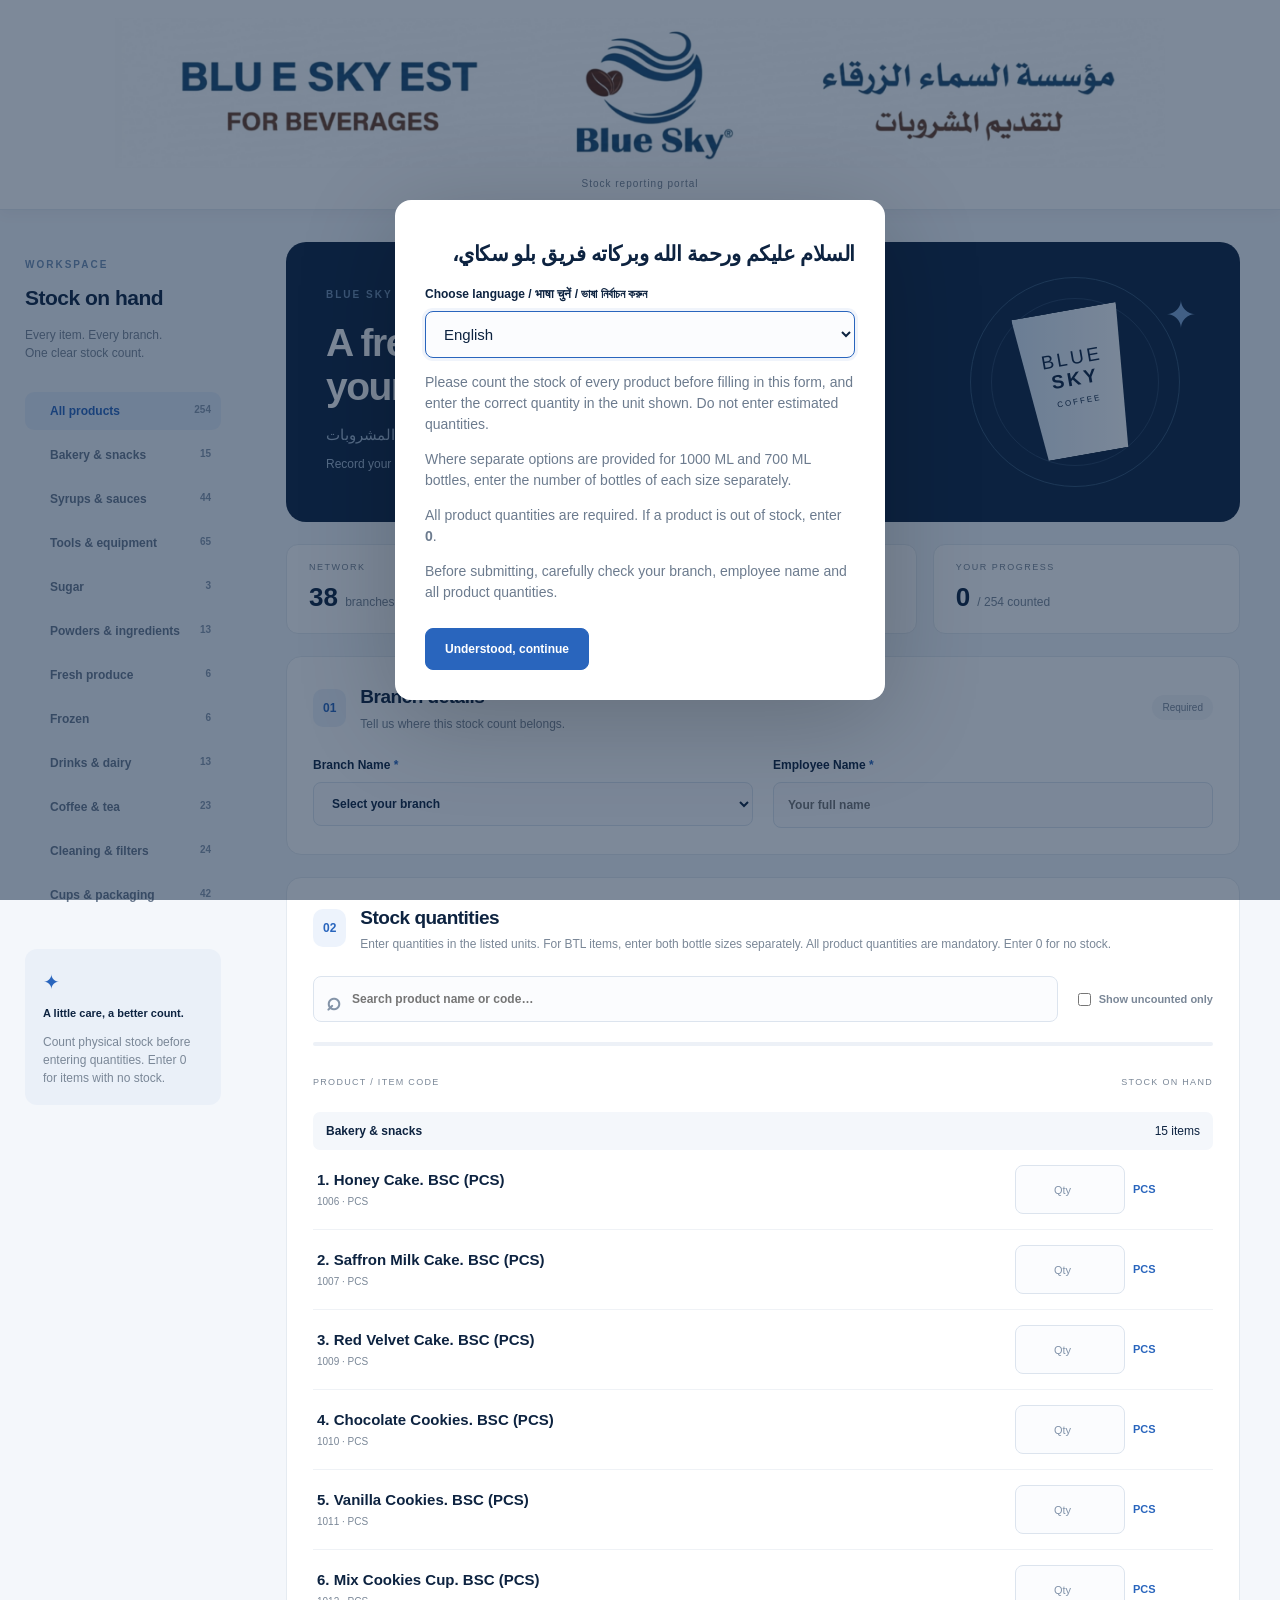
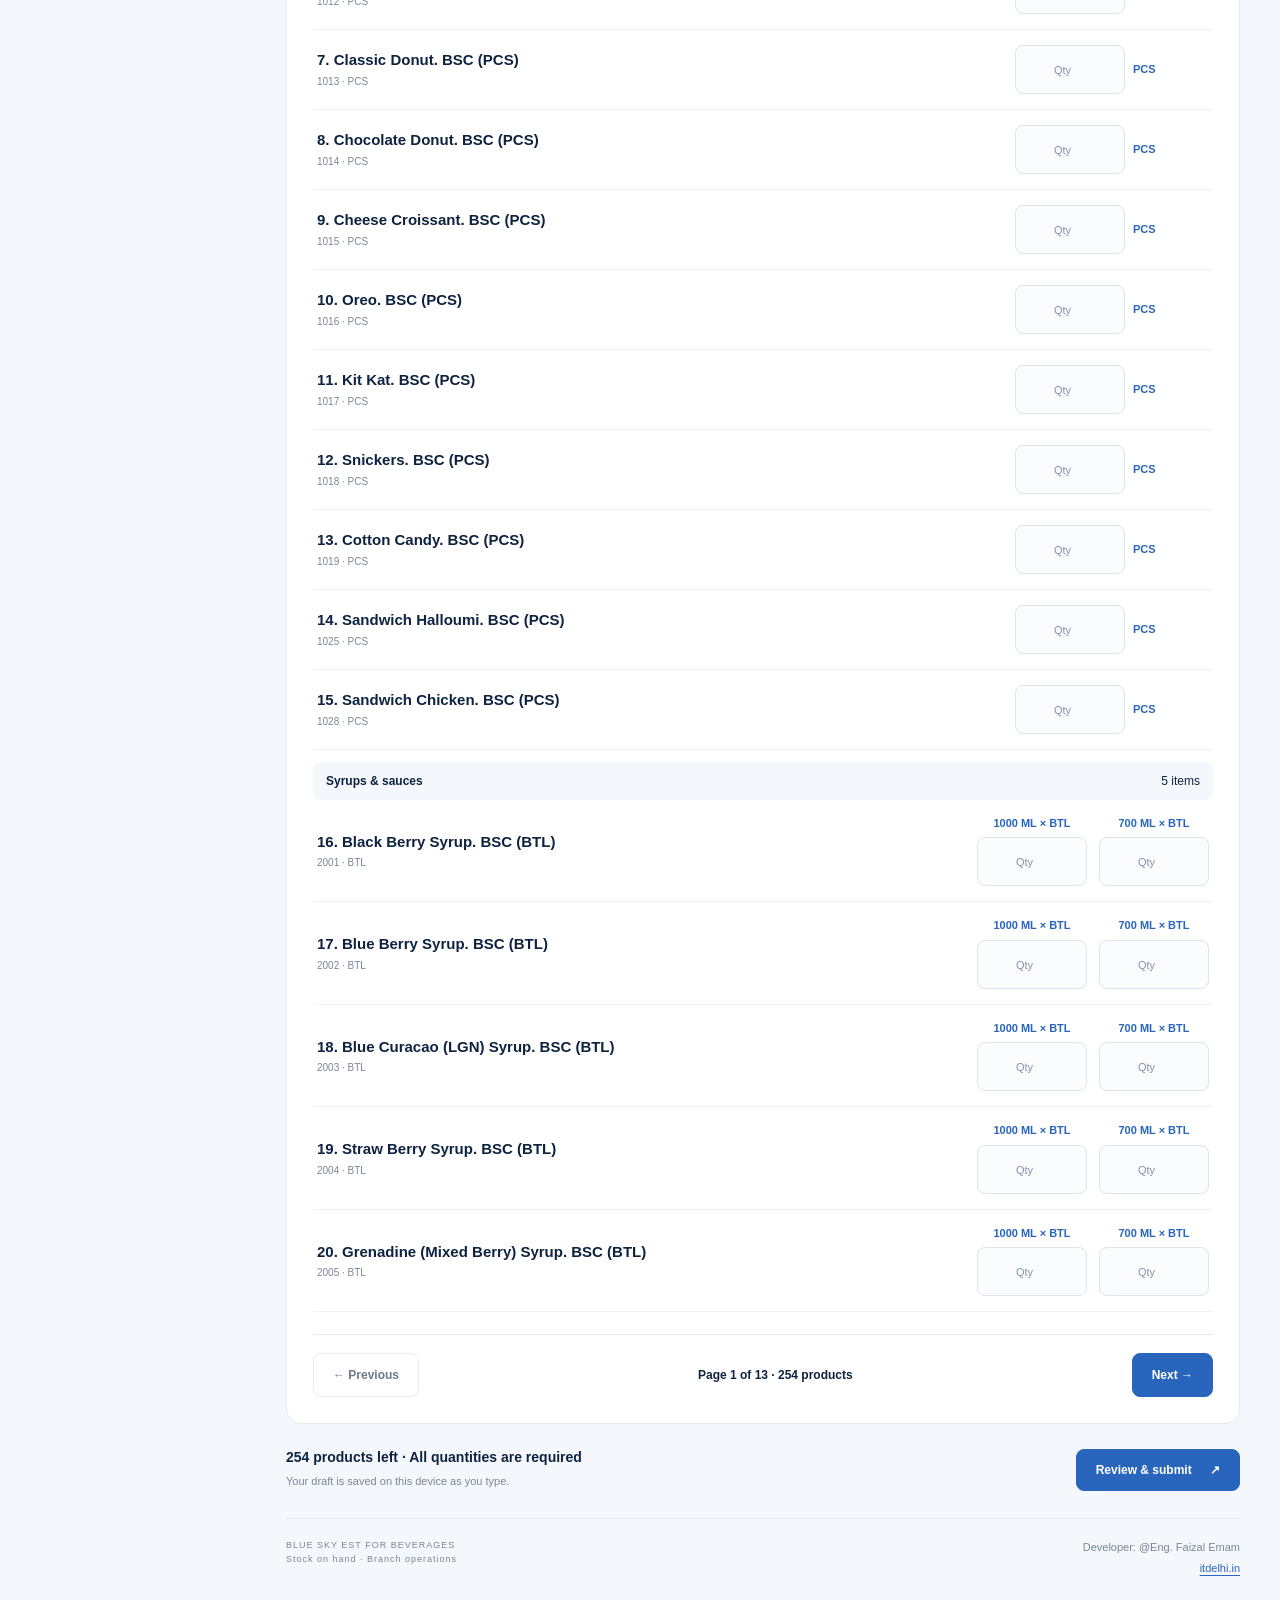
==== index.html @ 8c074bbe "Refresh cached client for bounded submission confirmation" ====
<!doctype html><html lang="en"><head><meta charset="utf-8"><meta name="viewport" content="width=device-width,initial-scale=1"><meta name="theme-color" content="#0d2340"><title>Blue Sky Est for Beverages · Stock on Hand</title><link rel="stylesheet" href="styles.css?v=20261005-submission-view"></head><body>
<header><a class="brand" href="./"><img class="brand-logo" src="brand-logo.svg" width="1200" height="171" alt="BLUE SKY EST FOR BEVERAGES · مؤسسة السماء الزرقاء لتقديم المشروبات"></a><span class="internal">Stock reporting portal</span></header>
<div class="layout"><aside><div class="side-top"><span class="eyebrow">WORKSPACE</span><h2>Stock on hand</h2><p>Every item. Every branch.<br>One clear stock count.</p></div><nav id="categories" aria-label="Product categories"></nav><div class="side-note"><span>✦</span><b>A little care, a better count.</b><p>Count physical stock before entering quantities. Enter 0 for items with no stock.</p></div></aside>
<main><section class="hero"><div><span class="eyebrow">BLUE SKY EST FOR BEVERAGES / INVENTORY</span><h1>A fresh view of<br>your branch stock.</h1><p lang="ar" dir="rtl">مؤسسة السماء الزرقاء لتقديم المشروبات</p><p>Record your stock on hand with confidence.</p></div><div class="hero-art" aria-hidden="true"><div class="orbit"></div><div class="cup">BLUE<br><b>SKY</b><span>COFFEE</span></div><span class="spark">✦</span></div></section>
<div class="stats"><div><span>NETWORK</span><b>38 <small>branches</small></b></div><div><span>CATALOGUE</span><b>254 <small>stock fields</small></b></div><div><span>YOUR PROGRESS</span><b id="count">0 <small>/ 254 counted</small></b></div></div>
<form id="stock" novalidate><section class="panel identity"><div class="section-heading"><span class="step">01</span><div><h2>Branch details</h2><p>Tell us where this stock count belongs.</p></div><span class="tag">Required</span></div><div class="two"><label>Branch Name <span>*</span><div id="branchControl"></div></label><label>Employee Name <span>*</span><input id="employee" required maxlength="100" autocomplete="name" placeholder="Your full name"></label></div><label id="branchPinField" hidden>Branch PIN <span>*</span><input id="branchPin" type="password" inputmode="numeric" maxlength="6" autocomplete="off" placeholder="6-digit branch PIN"><small>Use the private PIN provided by your administrator. It is not saved on this device.</small></label><div aria-hidden="true" style="position:absolute;left:-10000px"><label>Website<input id="website" tabindex="-1" autocomplete="off"></label></div></section>
<section class="panel inventory" id="inventoryStart"><div class="section-heading"><span class="step">02</span><div><h2>Stock quantities</h2><p>Enter quantities in the listed units. For BTL items, enter both bottle sizes separately. All product quantities are mandatory. Enter 0 for no stock.</p></div></div><div class="tools"><label class="search"><span>⌕</span><input id="search" placeholder="Search product name or code…" aria-label="Search products"></label><label class="toggle"><input type="checkbox" id="remaining"> Show uncounted only</label></div><div class="progress"><div id="bar"></div></div><div class="list-head"><span>PRODUCT / ITEM CODE</span><span>STOCK ON HAND</span></div><div id="products"></div><div class="pagination"><button type="button" id="previousPage" class="secondary">← Previous</button><span id="pageInfo" role="status" aria-live="polite"></span><button type="button" id="nextPage">Next →</button></div><p id="empty" hidden>No products match this filter.</p></section>
<section class="submit-panel"><div><b id="ready">254 items left to count</b><p id="status" role="status" aria-live="polite">Your draft is saved on this device as you type.</p><p id="setup" hidden>Preview mode · Google Sheets and email deployment is awaiting activation.</p></div><div class="actions"><button type="submit" id="submit">Review & submit <span>↗</span></button></div></section></form><section id="submissionReceipt" class="panel submission-receipt" role="status" aria-live="polite" hidden><span class="eyebrow">SUBMISSION CONFIRMED</span><h2 id="submissionTitle">Thank you for submitting your inventory.</h2><p>Your branch inventory has been saved successfully. Please keep the reference number below for any follow-up or support request.</p><p id="receiptBranch"></p><p id="receiptEmployee"></p><strong>Reference Number</strong><div id="receiptNumber" class="receipt-number"></div><p>This reference matches the Receipt ID in Google Sheets and the Receipt field in the emailed CSV report.</p><p id="receiptEmail"></p><p id="submittedNotice" hidden>This inventory is already submitted. To record another count, start a new inventory below.</p><button type="button" id="newInventory" hidden>Start new inventory</button></section><footer><div>BLUE SKY EST FOR BEVERAGES<br><span>Stock on hand · Branch operations</span></div><div class="developer-credit"><span>Developer: @Eng. Faizal Emam</span><a href="https://itdelhi.in/" target="_blank" rel="noopener noreferrer">itdelhi.in</a></div></footer></main></div>
<dialog id="countNotice" aria-labelledby="countNoticeTitle"><h2 id="countNoticeTitle" lang="ar" dir="rtl">السلام عليكم ورحمة الله وبركاته فريق بلو سكاي،</h2><label for="noticeLanguage" style="display:block;margin-top:16px">Choose language / भाषा चुनें / ভাষা নির্বাচন করুন</label><select id="noticeLanguage"><option value="en">English</option><option value="hi">हिन्दी</option><option value="bn">বাংলা</option></select>
<div id="notice-en" lang="en"><p>Please count the stock of every product before filling in this form, and enter the correct quantity in the unit shown. Do not enter estimated quantities.</p><p>Where separate options are provided for 1000 ML and 700 ML bottles, enter the number of bottles of each size separately.</p><p>All product quantities are required. If a product is out of stock, enter <strong>0</strong>.</p><p>Before submitting, carefully check your branch, employee name and all product quantities.</p></div>
<div id="notice-hi" lang="hi" hidden><p>कृपया फॉर्म भरने से पहले प्रत्येक उत्पाद का स्टॉक गिन लें और दिखाई गई यूनिट के अनुसार सही मात्रा दर्ज करें। अनुमान के आधार पर मात्रा न भरें।</p><p>जहाँ 1000 ML और 700 ML के अलग विकल्प दिए गए हैं, वहाँ दोनों आकार की बोतलों की संख्या अलग-अलग दर्ज करें।</p><p>सभी उत्पादों की मात्रा भरना अनिवार्य है। जिस उत्पाद का स्टॉक उपलब्ध नहीं है, उसकी मात्रा <strong>0</strong> दर्ज करें।</p><p>फॉर्म जमा करने से पहले अपनी ब्रांच, कर्मचारी का नाम और सभी उत्पादों की मात्रा ध्यान से जाँच लें।</p></div>
<div id="notice-bn" lang="bn" hidden><p>ফর্ম পূরণ করার আগে দয়া করে প্রতিটি পণ্যের স্টক গুনে নিন এবং দেখানো ইউনিট অনুযায়ী সঠিক পরিমাণ লিখুন। অনুমানের ভিত্তিতে পরিমাণ লিখবেন না।</p><p>যেখানে 1000 ML ও 700 ML বোতলের জন্য আলাদা ঘর দেওয়া আছে, সেখানে প্রতিটি আকারের বোতলের সংখ্যা আলাদা করে লিখুন।</p><p>সব পণ্যের পরিমাণ পূরণ করা বাধ্যতামূলক। কোনো পণ্য স্টকে না থাকলে তার পরিমাণ <strong>0</strong> লিখুন।</p><p>ফর্ম জমা দেওয়ার আগে আপনার শাখা, কর্মচারীর নাম এবং সব পণ্যের পরিমাণ ভালোভাবে যাচাই করুন।</p></div>
<div class="actions"><button type="button" id="acknowledgeCount">Understood, continue</button></div></dialog>
<dialog id="alreadySubmitted" aria-labelledby="alreadyTitle"><span class="eyebrow">SUBMISSION CONFIRMED</span><h2 id="alreadyTitle">Inventory already submitted</h2><p>Your branch inventory has been recorded successfully.</p><p><strong>Branch:</strong> <span id="alreadyBranch"></span></p><p><strong>Employee:</strong> <span id="alreadyEmployee"></span></p><p><strong>Reference Number:</strong> <span id="alreadyReference" style="overflow-wrap:anywhere"></span></p><p>New inventory entry is locked for 24 hours after submission.</p><p><strong>Next entry available:</strong> <span id="alreadyRelease"></span></p><p>Please keep your reference number for follow-up or support.</p><div class="actions"><button type="button" id="closeAlreadySubmitted">OK, understood</button></div></dialog>
<dialog id="review"><h2>Review your stock count</h2><p id="reviewDetails"></p><p>Confirm the branch, employee, and quantities above. All products must be counted before submission. Every saved submission queues an email to Samad@blueskycoffe.com with Faizal@itdelhi.in in CC.</p><div class="actions"><button id="back" class="secondary">Back to edit</button><button id="confirm">Confirm & submit</button></div></dialog>
<script src="config.js?v=20261004-branches"></script><script src="products.js?v=20261004-both"></script><script src="app.js?v=20261005-bounded-submit"></script></body></html>
---- styles.css ----
:root{--navy:#0d2340;--blue:#2965bd;--muted:#7a8797;--line:#e5ebf1;--bg:#f4f7fb}*{box-sizing:border-box}body{margin:0;background:var(--bg);color:var(--navy);font:15px/1.5 'Segoe UI',Arial,sans-serif}header{height:92px;background:#fff;display:flex;align-items:center;justify-content:space-between;padding:0 5%;border-bottom:1px solid var(--line)}a{color:inherit;text-decoration:none}.brand{display:flex;gap:14px;align-items:center;letter-spacing:2px;font-size:18px}.brand b{font-weight:400}.brand small{display:block;font-size:9px;letter-spacing:3px;color:var(--muted)}.mark{width:49px;height:49px;background:var(--navy);border-radius:14px;color:white;display:grid;place-content:center;font-size:17px;position:relative}.mark span{font-size:12px;position:absolute;right:5px;top:2px}.internal{color:var(--muted);font-size:12px}.layout{display:grid;grid-template-columns:246px minmax(0,1fr);max-width:1440px;margin:auto}aside{padding:42px 25px;position:sticky;top:0;height:100vh}.eyebrow{font-size:10px;letter-spacing:2px;font-weight:700;color:#7391b4}h2{font-size:21px;letter-spacing:-.5px;margin:8px 0}aside p{font-size:12px;color:var(--muted)}nav{margin-top:30px;display:grid;gap:6px}nav button{border:0;background:transparent;text-align:left;color:#68788d;padding:12px 10px;border-radius:9px;font-size:12px;display:flex;justify-content:space-between}nav button.active{background:#e2ecfa;color:var(--blue);font-weight:700}nav small{color:#8798ad}.side-note{margin-top:35px;background:#eaf0f8;padding:18px;border-radius:12px;font-size:11px}.side-note>span{display:block;color:var(--blue);font-size:20px;margin-bottom:8px}.side-note p{margin-bottom:0}main{padding:32px 40px 0;min-width:0}.hero{background:var(--navy);color:white;border-radius:20px;min-height:268px;display:flex;align-items:center;justify-content:space-between;padding:35px 40px;overflow:hidden;position:relative}.hero h1{font-size:39px;line-height:1.12;letter-spacing:-1.5px;margin:16px 0}.hero p{font-size:12px;color:#a8bdd6;margin:8px 0}.hero p[lang]{text-align:left;font-size:15px}.hero-art{width:230px;height:210px;position:relative;flex-shrink:0}.orbit{width:210px;height:210px;border:1px solid #315070;border-radius:50%;position:absolute}.orbit:before{content:'';position:absolute;inset:20px;border:1px solid #263f5f;border-radius:50%}.cup{position:absolute;left:53px;top:33px;width:106px;height:145px;background:linear-gradient(100deg,#d8e7f6,#fff);clip-path:polygon(0 0,100% 0,88% 100%,12% 100%);color:var(--navy);text-align:center;padding-top:38px;line-height:1.1;font-size:19px;transform:rotate(-10deg);letter-spacing:3px;box-shadow:0 10px 40px black}.cup span{display:block;font-size:8px;margin-top:8px;letter-spacing:2px}.spark{position:absolute;right:3px;top:10px;font-size:38px;color:#7fa6d6}.stats{display:grid;grid-template-columns:repeat(3,1fr);margin:22px 0;gap:16px}.stats>div{background:white;border:1px solid var(--line);border-radius:12px;padding:16px 22px}.stats span{font-size:9px;letter-spacing:1.5px;color:var(--muted);display:block}.stats b{font-size:26px;display:block;margin-top:4px}.stats small{font-size:12px;font-weight:400;color:var(--muted)}.panel{background:white;border:1px solid var(--line);border-radius:15px;padding:26px;margin-bottom:22px}.section-heading{display:flex;align-items:center;gap:14px;margin-bottom:23px}.section-heading h2{margin:0;font-size:19px}.section-heading p{margin:3px 0 0;font-size:12px;color:var(--muted)}.step{background:#edf3fc;color:var(--blue);border-radius:10px;padding:10px;font-size:12px;font-weight:700}.tag{margin-left:auto;background:#f5f7fa;padding:5px 10px;font-size:10px;border-radius:20px;color:var(--muted)}.two{display:grid;grid-template-columns:1fr 1fr;gap:20px}label{font-size:12px;font-weight:600}label>span{color:var(--blue)}input,select{font:inherit;width:100%;padding:13px 14px;border:1px solid #dce4ee;border-radius:8px;background:#fbfcfe;color:var(--navy);outline:none;margin-top:8px}input:focus,select:focus{border-color:var(--blue);box-shadow:0 0 0 3px #2965bd12}input.invalid,select.invalid{border-color:#c74f55}.tools{display:flex;align-items:center;justify-content:space-between;gap:20px}.search{position:relative;flex:1}.search input{margin:0;padding-left:38px}.search span{position:absolute;left:13px;top:7px;font-size:25px;color:#8494a8}.toggle{display:flex;align-items:center;gap:8px;font-size:11px;color:var(--muted);white-space:nowrap}.toggle input{width:auto;margin:0}.progress{height:4px;background:#edf1f7;border-radius:4px;margin:20px 0}.progress div{height:100%;background:#5794d7;width:0;transition:width .2s}.list-head{display:flex;justify-content:space-between;font-size:9px;letter-spacing:1.3px;color:var(--muted);padding:10px 0}.group-title{background:#f4f7fb;padding:10px 13px;margin-top:12px;border-radius:7px;font-size:12px;display:flex;justify-content:space-between}.row{display:flex;align-items:center;justify-content:space-between;padding:15px 4px;border-bottom:1px solid #eff2f6;gap:15px}.row label{font-size:13px;font-weight:600;display:block}.row small{display:block;font-size:10px;color:var(--muted);margin-top:3px}.quantity{display:flex;align-items:center;gap:8px}.quantity input{width:95px;text-align:center;margin:0;font-size:14px}.quantity span{font-size:9px;color:var(--muted);width:40px}.submit-panel{display:flex;justify-content:space-between;align-items:center;margin-bottom:25px;gap:20px}.submit-panel b{font-size:14px}.submit-panel p{font-size:11px;color:var(--muted);margin:4px 0}button{cursor:pointer;font:600 12px 'Segoe UI',Arial;padding:13px 19px;border-radius:8px;background:var(--blue);color:white;border:1px solid var(--blue)}button:disabled{cursor:wait;opacity:.6}.secondary{background:white;color:var(--navy);border-color:#d8e1ec}.actions{display:flex;gap:10px}button span{margin-left:15px}footer{border-top:1px solid var(--line);padding:20px 0 26px;font-size:9px;letter-spacing:1px;color:var(--muted);display:flex;justify-content:space-between}dialog{border:0;border-radius:16px;max-width:490px;padding:30px;color:var(--navy);box-shadow:0 20px 100px #0003}dialog::backdrop{background:#0d234088}dialog p{font-size:14px;color:#6c7b8e}dialog .actions{margin-top:25px}#setup{color:#a76819}#empty{color:var(--muted);text-align:center;padding:30px}@media(max-width:1050px){.layout{grid-template-columns:200px 1fr}aside{padding:35px 15px}main{padding:25px}.hero{padding:30px}.hero h1{font-size:32px}.hero-art{width:170px;transform:scale(.8)}.tools{flex-wrap:wrap}.search{min-width:220px}.submit-panel{align-items:flex-start;flex-direction:column}}@media(max-width:720px){header{height:76px;padding:0 20px}.brand{font-size:14px}.internal{display:none}.layout{display:block}aside{height:auto;position:static;padding:15px 20px 0}.side-top,.side-note{display:none}nav{display:flex;overflow:auto;margin:0;padding-bottom:4px}nav button{white-space:nowrap;gap:10px;flex-shrink:0}main{padding:15px}.hero{padding:27px 23px;min-height:240px}.hero h1{font-size:31px}.hero-art{display:none}.stats{gap:7px;margin:15px 0}.stats>div{padding:12px}.stats b{font-size:23px}.stats small{display:block;font-size:10px}.stats span{font-size:8px;letter-spacing:.7px}.panel{padding:20px 15px}.two{grid-template-columns:1fr;gap:14px}.quantity input{width:72px}.quantity span{width:28px}.row label{font-size:12px}.actions{width:100%}.actions button{flex:1;padding:13px 10px}.submit-panel{padding:0 5px}.tag{display:none}footer{font-size:8px;letter-spacing:0}.list-head{font-size:8px}}

/* Clear counting units on every product */
.quantity span{font-weight:700;color:var(--blue);font-size:11px}.quantity input{width:110px}.quantity input::placeholder{font-size:11px;color:#8092a9}@media(max-width:720px){.quantity input{width:88px}.quantity span{width:32px;font-size:10px}}

/* Original bilingual logo: retain full image proportions. */
header{height:auto;min-height:110px;padding:18px 5%;gap:24px}.brand{width:min(850px,80%);min-width:0}.brand-logo{display:block;width:100%;height:auto;object-fit:contain}.internal{white-space:nowrap}@media(max-width:720px){header{min-height:80px;padding:14px 15px}.brand{width:100%}.hero .eyebrow{font-size:9px;letter-spacing:1px}footer{gap:12px;flex-wrap:wrap}}

/* Center the complete bilingual brand banner across the header. */
header{display:flex;flex-direction:column;justify-content:center;align-items:center;min-height:0;height:auto;padding:18px 24px;gap:8px;overflow:hidden}.brand{display:block;flex:none;width:100%;max-width:1050px;margin:0 auto}.brand-logo{display:block;width:100%;max-width:100%;height:auto;max-height:none;object-fit:contain;margin:0 auto}.internal{display:block;text-align:center;font-size:10px;letter-spacing:1px}@media(max-width:720px){header{padding:12px 10px;gap:5px}.brand{width:100%;max-width:100%}.brand-logo{width:100%;height:auto}.internal{display:block;font-size:9px}}

/* Unit and bottle controls: size first, quantity second. */
.quantity{flex-shrink:0}.quantity .bottle-size{width:155px;margin:0;font-size:12px}.quantity span{width:76px;overflow-wrap:anywhere}.row>div:first-child{min-width:0}.row label{overflow-wrap:anywhere}@media(max-width:720px){.row{flex-wrap:wrap;gap:8px}.row>div:first-child{width:100%}.quantity{width:100%;justify-content:flex-end}.quantity .bottle-size{width:155px;flex:1;max-width:220px}.quantity input{width:88px}.quantity span{width:66px;font-size:10px}.quantity select,.quantity input{min-height:44px}}

/* Count both bottle sizes independently. */
.quantity-field{display:flex;align-items:center;gap:8px}.bottle-quantities{align-items:flex-end;gap:12px}.bottle-quantities .quantity-field{display:flex;flex-direction:column;align-items:stretch;gap:6px}.bottle-quantities label{font-size:11px;color:var(--blue);text-align:center}.bottle-quantities input{width:110px}.bottle-quantities .quantity-field{min-width:0}@media(max-width:720px){.bottle-quantities{justify-content:stretch}.bottle-quantities .quantity-field{flex:1}.bottle-quantities input{width:100%}.bottle-quantities label{font-size:12px}.quantity-field input{min-height:44px}}

.developer-credit{display:flex;flex-direction:column;gap:4px;text-align:right;font-size:11px;letter-spacing:0}.developer-credit a{color:var(--blue);text-decoration:underline;text-underline-offset:3px}.developer-credit a:hover{color:var(--navy)}@media(max-width:720px){footer{align-items:center}.developer-credit{font-size:10px}}

/* Readable products and shorter counting pages. */
.row>div:first-child>label{font-size:15px;font-weight:800;line-height:1.45;color:var(--navy)}
.pagination{display:flex;align-items:center;justify-content:space-between;gap:12px;margin-top:22px;padding-top:18px;border-top:1px solid var(--line)}
.pagination span{font-size:12px;font-weight:700;text-align:center}.pagination button{min-height:44px}.pagination button:disabled{cursor:default}
#inventoryStart{scroll-margin-top:16px}
@media(max-width:720px){.row>div:first-child>label{font-size:14px;font-weight:800}.pagination{gap:8px}.pagination button{padding:12px 10px}.pagination span{font-size:11px}}

/* Keep the brand header visible while counting. */
header{position:sticky;top:0;z-index:100;background:#fff;box-shadow:0 3px 14px #0d23400d}
#inventoryStart{scroll-margin-top:190px}
@media(max-width:720px){#inventoryStart{scroll-margin-top:110px}}

.submission-receipt{border:2px solid #318367;background:#f4fbf8;scroll-margin-top:170px}.submission-receipt[hidden]{display:none}.submission-receipt h2{color:#20694f}.submission-receipt p{font-size:13px}.receipt-number{font-size:17px;font-weight:800;overflow-wrap:anywhere;user-select:all;background:#fff;border:1px solid #cce3d9;border-radius:8px;padding:14px;margin-top:8px;letter-spacing:.4px}

/* Put the confirmed submission first on mobile and desktop. */
[hidden]{display:none!important}
body.inventory-submitted aside,body.inventory-submitted .hero,body.inventory-submitted .stats{display:none}
body.inventory-submitted .layout{display:block}
body.inventory-submitted main{max-width:900px;margin:0 auto}
#receiptBranch,#receiptEmployee{font-size:16px;font-weight:700;color:var(--navy)}
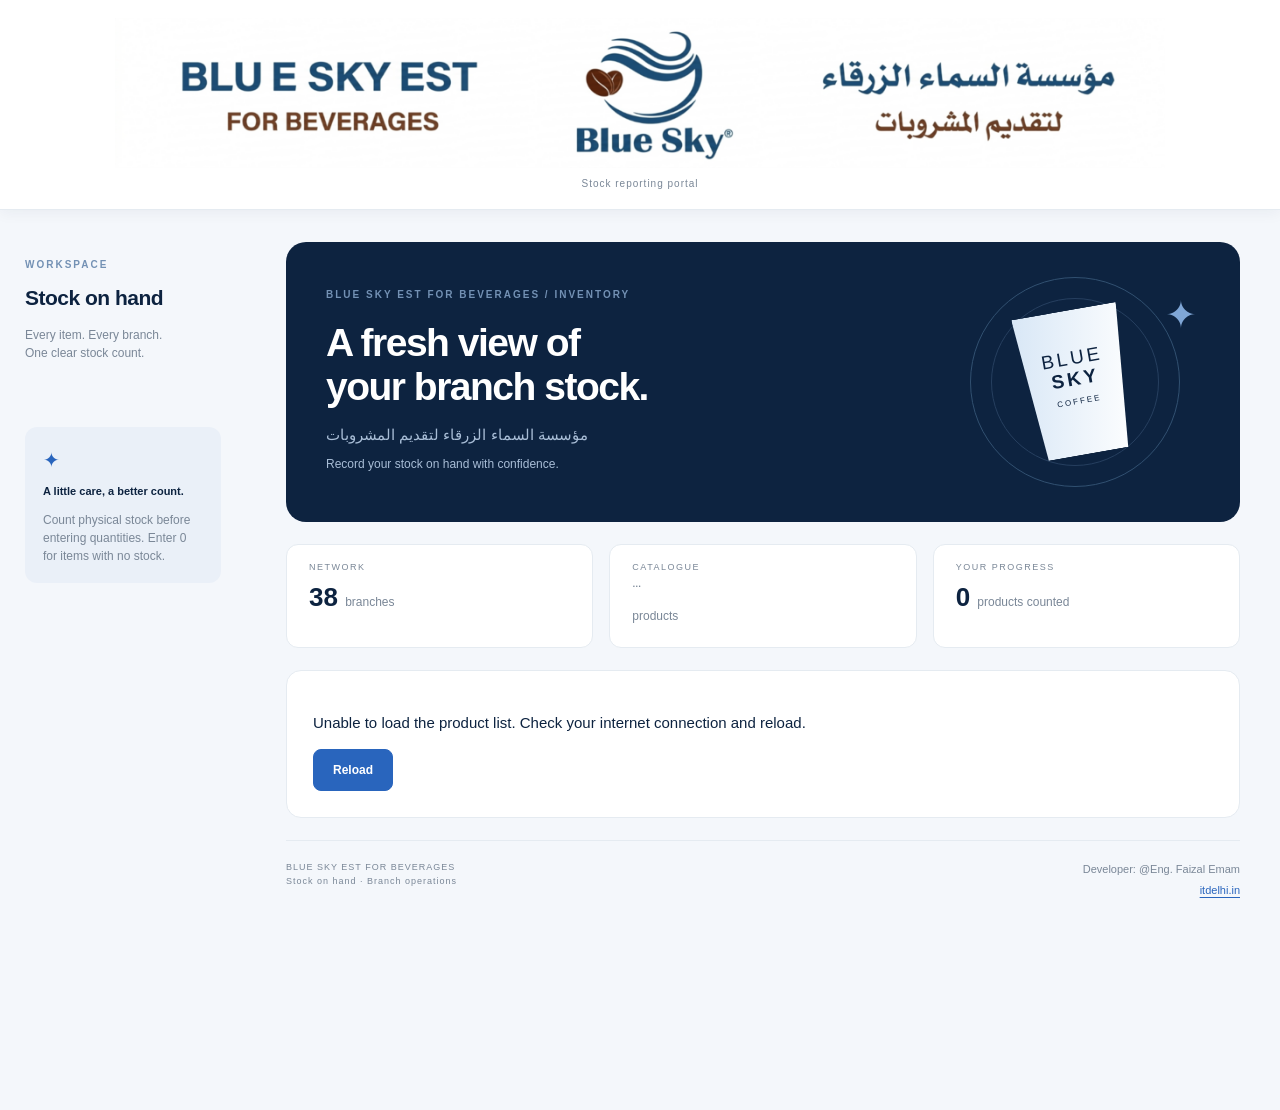
==== commit 9dbb8805: "Use final Branches catalogue with private SAR costs and preserve historical reports" ====
--- a/index.html
+++ b/index.html
@@ -2,15 +2,16 @@
 <header><a class="brand" href="./"><img class="brand-logo" src="brand-logo.svg" width="1200" height="171" alt="BLUE SKY EST FOR BEVERAGES · مؤسسة السماء الزرقاء لتقديم المشروبات"></a><span class="internal">Stock reporting portal</span></header>
 <div class="layout"><aside><div class="side-top"><span class="eyebrow">WORKSPACE</span><h2>Stock on hand</h2><p>Every item. Every branch.<br>One clear stock count.</p></div><nav id="categories" aria-label="Product categories"></nav><div class="side-note"><span>✦</span><b>A little care, a better count.</b><p>Count physical stock before entering quantities. Enter 0 for items with no stock.</p></div></aside>
 <main><section class="hero"><div><span class="eyebrow">BLUE SKY EST FOR BEVERAGES / INVENTORY</span><h1>A fresh view of<br>your branch stock.</h1><p lang="ar" dir="rtl">مؤسسة السماء الزرقاء لتقديم المشروبات</p><p>Record your stock on hand with confidence.</p></div><div class="hero-art" aria-hidden="true"><div class="orbit"></div><div class="cup">BLUE<br><b>SKY</b><span>COFFEE</span></div><span class="spark">✦</span></div></section>
-<div class="stats"><div><span>NETWORK</span><b>38 <small>branches</small></b></div><div><span>CATALOGUE</span><b>254 <small>stock fields</small></b></div><div><span>YOUR PROGRESS</span><b id="count">0 <small>/ 254 counted</small></b></div></div>
-<form id="stock" novalidate><section class="panel identity"><div class="section-heading"><span class="step">01</span><div><h2>Branch details</h2><p>Tell us where this stock count belongs.</p></div><span class="tag">Required</span></div><div class="two"><label>Branch Name <span>*</span><div id="branchControl"></div></label><label>Employee Name <span>*</span><input id="employee" required maxlength="100" autocomplete="name" placeholder="Your full name"></label></div><label id="branchPinField" hidden>Branch PIN <span>*</span><input id="branchPin" type="password" inputmode="numeric" maxlength="6" autocomplete="off" placeholder="6-digit branch PIN"><small>Use the private PIN provided by your administrator. It is not saved on this device.</small></label><div aria-hidden="true" style="position:absolute;left:-10000px"><label>Website<input id="website" tabindex="-1" autocomplete="off"></label></div></section>
-<section class="panel inventory" id="inventoryStart"><div class="section-heading"><span class="step">02</span><div><h2>Stock quantities</h2><p>Enter quantities in the listed units. For BTL items, enter both bottle sizes separately. All product quantities are mandatory. Enter 0 for no stock.</p></div></div><div class="tools"><label class="search"><span>⌕</span><input id="search" placeholder="Search product name or code…" aria-label="Search products"></label><label class="toggle"><input type="checkbox" id="remaining"> Show uncounted only</label></div><div class="progress"><div id="bar"></div></div><div class="list-head"><span>PRODUCT / ITEM CODE</span><span>STOCK ON HAND</span></div><div id="products"></div><div class="pagination"><button type="button" id="previousPage" class="secondary">← Previous</button><span id="pageInfo" role="status" aria-live="polite"></span><button type="button" id="nextPage">Next →</button></div><p id="empty" hidden>No products match this filter.</p></section>
-<section class="submit-panel"><div><b id="ready">254 items left to count</b><p id="status" role="status" aria-live="polite">Your draft is saved on this device as you type.</p><p id="setup" hidden>Preview mode · Google Sheets and email deployment is awaiting activation.</p></div><div class="actions"><button type="submit" id="submit">Review & submit <span>↗</span></button></div></section></form><section id="submissionReceipt" class="panel submission-receipt" role="status" aria-live="polite" hidden><span class="eyebrow">SUBMISSION CONFIRMED</span><h2 id="submissionTitle">Thank you for submitting your inventory.</h2><p>Your branch inventory has been saved successfully. Please keep the reference number below for any follow-up or support request.</p><p id="receiptBranch"></p><p id="receiptEmployee"></p><strong>Reference Number</strong><div id="receiptNumber" class="receipt-number"></div><p>This reference matches the Receipt ID in Google Sheets and the Receipt field in the emailed CSV report.</p><p id="receiptEmail"></p><p id="submittedNotice" hidden>This inventory is already submitted. To record another count, start a new inventory below.</p><button type="button" id="newInventory" hidden>Start new inventory</button></section><footer><div>BLUE SKY EST FOR BEVERAGES<br><span>Stock on hand · Branch operations</span></div><div class="developer-credit"><span>Developer: @Eng. Faizal Emam</span><a href="https://itdelhi.in/" target="_blank" rel="noopener noreferrer">itdelhi.in</a></div></footer></main></div>
+<div class="stats"><div><span>NETWORK</span><b>38 <small>branches</small></b></div><div><span>CATALOGUE</span><b><span id="catalogueCount">…</span> <small>products</small></b></div><div><span>YOUR PROGRESS</span><b id="count">0 <small>products counted</small></b></div></div>
+<section id="catalogLoading" class="panel" role="status" aria-live="polite"><p id="catalogLoadingText">Loading your branch product list. Please wait…</p><button type="button" onclick="location.reload()">Reload</button></section><form id="stock" novalidate hidden><section class="panel identity"><div class="section-heading"><span class="step">01</span><div><h2>Branch details</h2><p>Tell us where this stock count belongs.</p></div><span class="tag">Required</span></div><div class="two"><label>Branch Name <span>*</span><div id="branchControl"></div></label><label>Employee Name <span>*</span><input id="employee" required maxlength="100" autocomplete="name" placeholder="Your full name"></label></div><label id="branchPinField" hidden>Branch PIN <span>*</span><input id="branchPin" type="password" inputmode="numeric" maxlength="6" autocomplete="off" placeholder="6-digit branch PIN"><small>Use the private PIN provided by your administrator. It is not saved on this device.</small></label><div aria-hidden="true" style="position:absolute;left:-10000px"><label>Website<input id="website" tabindex="-1" autocomplete="off"></label></div></section>
+<section class="panel inventory" id="inventoryStart"><div class="section-heading"><span class="step">02</span><div><h2>Stock quantities</h2><p>Enter quantities in the listed units. Where bottle sizes are listed, enter each size separately. All product quantities are mandatory. Enter 0 for no stock.</p></div></div><p id="catalogNotice" role="status" hidden></p><div class="tools"><label class="search"><span>⌕</span><input id="search" placeholder="Search product name or code…" aria-label="Search products"></label><label class="toggle"><input type="checkbox" id="remaining"> Show uncounted only</label></div><div class="progress"><div id="bar"></div></div><div class="list-head"><span>PRODUCT / ITEM CODE</span><span>STOCK ON HAND</span></div><div id="products"></div><div class="pagination"><button type="button" id="previousPage" class="secondary">← Previous</button><span id="pageInfo" role="status" aria-live="polite"></span><button type="button" id="nextPage">Next →</button></div><p id="empty" hidden>No products match this filter.</p></section>
+<section class="submit-panel"><div><b id="ready">Loading product list…</b><p id="status" role="status" aria-live="polite">Your draft is saved on this device as you type.</p><p id="setup" hidden>Preview mode · Google Sheets and email deployment is awaiting activation.</p></div><div class="actions"><button type="submit" id="submit">Review & submit <span>↗</span></button></div></section></form><section id="submissionReceipt" class="panel submission-receipt" role="status" aria-live="polite" hidden><span class="eyebrow">SUBMISSION CONFIRMED</span><h2 id="submissionTitle">Thank you for submitting your inventory.</h2><p>Your branch inventory has been saved successfully. Please keep the reference number below for any follow-up or support request.</p><p id="receiptBranch"></p><p id="receiptEmployee"></p><strong>Reference Number</strong><div id="receiptNumber" class="receipt-number"></div><p>This reference matches the Receipt ID in Google Sheets and the Receipt field in the emailed CSV report.</p><p id="receiptEmail"></p><p id="submittedNotice" hidden>This inventory is already submitted. To record another count, start a new inventory below.</p><button type="button" id="newInventory" hidden>Start new inventory</button></section><footer><div>BLUE SKY EST FOR BEVERAGES<br><span>Stock on hand · Branch operations</span></div><div class="developer-credit"><span>Developer: @Eng. Faizal Emam</span><a href="https://itdelhi.in/" target="_blank" rel="noopener noreferrer">itdelhi.in</a></div></footer></main></div>
 <dialog id="countNotice" aria-labelledby="countNoticeTitle"><h2 id="countNoticeTitle" lang="ar" dir="rtl">السلام عليكم ورحمة الله وبركاته فريق بلو سكاي،</h2><label for="noticeLanguage" style="display:block;margin-top:16px">Choose language / भाषा चुनें / ভাষা নির্বাচন করুন</label><select id="noticeLanguage"><option value="en">English</option><option value="hi">हिन्दी</option><option value="bn">বাংলা</option></select>
-<div id="notice-en" lang="en"><p>Please count the stock of every product before filling in this form, and enter the correct quantity in the unit shown. Do not enter estimated quantities.</p><p>Where separate options are provided for 1000 ML and 700 ML bottles, enter the number of bottles of each size separately.</p><p>All product quantities are required. If a product is out of stock, enter <strong>0</strong>.</p><p>Before submitting, carefully check your branch, employee name and all product quantities.</p></div>
-<div id="notice-hi" lang="hi" hidden><p>कृपया फॉर्म भरने से पहले प्रत्येक उत्पाद का स्टॉक गिन लें और दिखाई गई यूनिट के अनुसार सही मात्रा दर्ज करें। अनुमान के आधार पर मात्रा न भरें।</p><p>जहाँ 1000 ML और 700 ML के अलग विकल्प दिए गए हैं, वहाँ दोनों आकार की बोतलों की संख्या अलग-अलग दर्ज करें।</p><p>सभी उत्पादों की मात्रा भरना अनिवार्य है। जिस उत्पाद का स्टॉक उपलब्ध नहीं है, उसकी मात्रा <strong>0</strong> दर्ज करें।</p><p>फॉर्म जमा करने से पहले अपनी ब्रांच, कर्मचारी का नाम और सभी उत्पादों की मात्रा ध्यान से जाँच लें।</p></div>
-<div id="notice-bn" lang="bn" hidden><p>ফর্ম পূরণ করার আগে দয়া করে প্রতিটি পণ্যের স্টক গুনে নিন এবং দেখানো ইউনিট অনুযায়ী সঠিক পরিমাণ লিখুন। অনুমানের ভিত্তিতে পরিমাণ লিখবেন না।</p><p>যেখানে 1000 ML ও 700 ML বোতলের জন্য আলাদা ঘর দেওয়া আছে, সেখানে প্রতিটি আকারের বোতলের সংখ্যা আলাদা করে লিখুন।</p><p>সব পণ্যের পরিমাণ পূরণ করা বাধ্যতামূলক। কোনো পণ্য স্টকে না থাকলে তার পরিমাণ <strong>0</strong> লিখুন।</p><p>ফর্ম জমা দেওয়ার আগে আপনার শাখা, কর্মচারীর নাম এবং সব পণ্যের পরিমাণ ভালোভাবে যাচাই করুন।</p></div>
+<div id="notice-en" lang="en"><p>Please count the stock of every product before filling in this form, and enter the correct quantity in the unit shown. Do not enter estimated quantities.</p><p>Where separate bottle sizes are listed, enter the bottle count for each size separately. Use the sizes shown for that product.</p><p>All product quantities are required. If a product is out of stock, enter <strong>0</strong>.</p><p>Before submitting, carefully check your branch, employee name and all product quantities.</p></div>
+<div id="notice-hi" lang="hi" hidden><p>कृपया फॉर्म भरने से पहले प्रत्येक उत्पाद का स्टॉक गिन लें और दिखाई गई यूनिट के अनुसार सही मात्रा दर्ज करें। अनुमान के आधार पर मात्रा न भरें।</p><p>जहाँ बोतल के अलग-अलग आकार दिए गए हैं, वहाँ हर आकार की बोतलों की संख्या अलग-अलग दर्ज करें। उत्पाद के सामने दिया गया आकार ध्यान से देखें।</p><p>सभी उत्पादों की मात्रा भरना अनिवार्य है। जिस उत्पाद का स्टॉक उपलब्ध नहीं है, उसकी मात्रा <strong>0</strong> दर्ज करें।</p><p>फॉर्म जमा करने से पहले अपनी ब्रांच, कर्मचारी का नाम और सभी उत्पादों की मात्रा ध्यान से जाँच लें।</p></div>
+<div id="notice-bn" lang="bn" hidden><p>ফর্ম পূরণ করার আগে দয়া করে প্রতিটি পণ্যের স্টক গুনে নিন এবং দেখানো ইউনিট অনুযায়ী সঠিক পরিমাণ লিখুন। অনুমানের ভিত্তিতে পরিমাণ লিখবেন না।</p><p>যেখানে বোতলের আলাদা মাপ দেওয়া আছে, সেখানে প্রতিটি মাপের বোতলের সংখ্যা আলাদা করে লিখুন। পণ্যের পাশে দেওয়া মাপ ভালো করে দেখুন।</p><p>সব পণ্যের পরিমাণ পূরণ করা বাধ্যতামূলক। কোনো পণ্য স্টকে না থাকলে তার পরিমাণ <strong>0</strong> লিখুন।</p><p>ফর্ম জমা দেওয়ার আগে আপনার শাখা, কর্মচারীর নাম এবং সব পণ্যের পরিমাণ ভালোভাবে যাচাই করুন।</p></div>
 <div class="actions"><button type="button" id="acknowledgeCount">Understood, continue</button></div></dialog>
 <dialog id="alreadySubmitted" aria-labelledby="alreadyTitle"><span class="eyebrow">SUBMISSION CONFIRMED</span><h2 id="alreadyTitle">Inventory already submitted</h2><p>Your branch inventory has been recorded successfully.</p><p><strong>Branch:</strong> <span id="alreadyBranch"></span></p><p><strong>Employee:</strong> <span id="alreadyEmployee"></span></p><p><strong>Reference Number:</strong> <span id="alreadyReference" style="overflow-wrap:anywhere"></span></p><p>New inventory entry is locked for 24 hours after submission.</p><p><strong>Next entry available:</strong> <span id="alreadyRelease"></span></p><p>Please keep your reference number for follow-up or support.</p><div class="actions"><button type="button" id="closeAlreadySubmitted">OK, understood</button></div></dialog>
 <dialog id="review"><h2>Review your stock count</h2><p id="reviewDetails"></p><p>Confirm the branch, employee, and quantities above. All products must be counted before submission. Every saved submission queues an email to Samad@blueskycoffe.com with Faizal@itdelhi.in in CC.</p><div class="actions"><button id="back" class="secondary">Back to edit</button><button id="confirm">Confirm & submit</button></div></dialog>
-<script src="config.js?v=20261004-branches"></script><script src="products.js?v=20261004-both"></script><script src="app.js?v=20261005-bounded-submit"></script></body></html>
+<script src="config.js?v=20261004-branches"></script><script src="products.js?v=20261006-final-branches"></script><script src="app.js?v=20261006-final-branches"></script></body></html>
+
